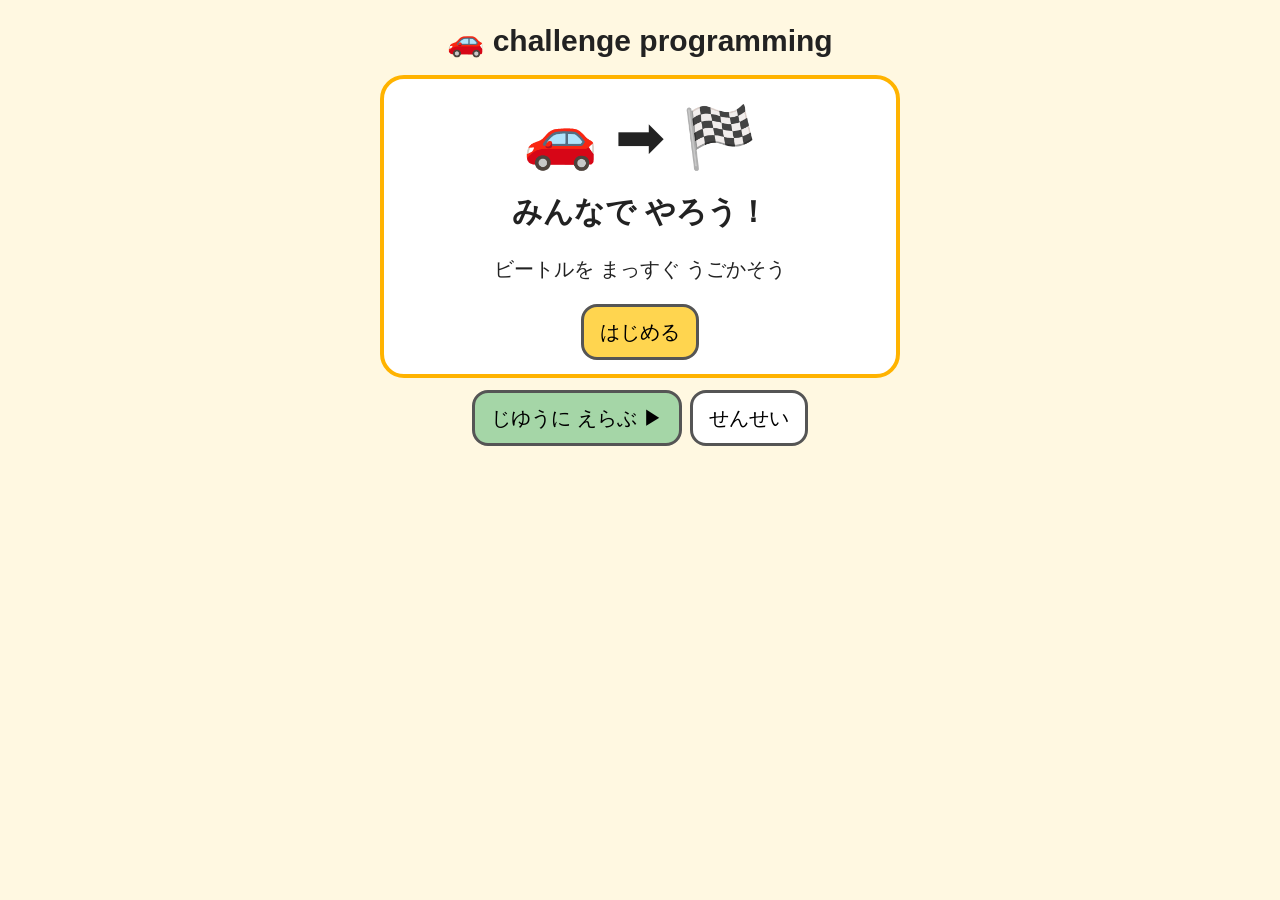
==== index.html @ ecdb645d "Add files via upload" ====
<!DOCTYPE html>
<html lang="ja">
<head>
<meta charset="utf-8">
<meta name="viewport" content="width=device-width,initial-scale=1">
<title>challenge programming</title>
<link rel="stylesheet" href="style.css">
</head>
<body>
<div id="app"></div>
<script src="script.js"></script>
</body>
</html>
---- style.css ----
*{box-sizing:border-box;touch-action:manipulation}
body{margin:0;font:20px/1.5 "Hiragino Maru Gothic ProN","BIZ UDPGothic",sans-serif;background:#fff8e1;color:#222;-webkit-user-select:none;user-select:none}
button{font:inherit;min-height:56px;min-width:56px;padding:6px 16px;border:3px solid #555;border-radius:16px;background:#fff;cursor:pointer}
button:disabled{opacity:.35}
.p{background:#ffd54f}.g{background:#a5d6a7}.r{background:#ef9a9a}.b{background:#90caf9}
#app{max-width:1100px;margin:auto;padding:10px}
h1{font-size:30px;text-align:center;margin:8px}
h2{margin:6px 0}
.cards{display:grid;grid-template-columns:repeat(auto-fit,minmax(260px,1fr));gap:14px;margin:12px 0}
.card{background:#fff;border:4px solid #ffb300;border-radius:24px;padding:14px;text-align:center}
.ic{font-size:60px}
.row{display:flex;gap:8px;flex-wrap:wrap;justify-content:center;margin:8px 0}
.head{display:flex;gap:10px;align-items:center}
.head b{font-size:22px}
.steps{display:flex;gap:6px;justify-content:center;flex-wrap:wrap;margin:6px 0}
.steps span{padding:6px 14px;border-radius:20px;background:#eee;border:3px solid transparent;font-weight:bold;opacity:.55}
.steps span.on{background:#ffd54f;border-color:#e65100;opacity:1}
.task{background:#fff;border-radius:16px;padding:8px 14px;margin:6px 0;font-size:24px;font-weight:bold}
.play{display:grid;grid-template-columns:1fr 1fr;gap:12px}
@media(max-width:800px){.play{grid-template-columns:1fr}}
.stage,.ed{background:#fff;border-radius:20px;padding:10px;border:3px solid #ddd;min-height:220px}
.stage{display:flex;flex-direction:column;align-items:center;justify-content:center;gap:8px}
.pal{display:flex;flex-wrap:wrap;gap:8px;margin-bottom:10px}
.pal button{background:#e3f2fd}
.prog{display:flex;flex-direction:column;gap:6px;min-height:80px;border-top:3px dashed #bbb;padding-top:8px}
.item{display:flex;align-items:center;gap:6px;background:#fffde7;border:3px solid #999;border-radius:14px;padding:4px 8px}
.item.cur{background:#ffcc80;border-color:#e65100}
.item .lb{flex:1;font-weight:bold}
.item button{min-height:48px;min-width:48px;padding:2px 8px}
.empty{color:#777;text-align:center}
.ctl{display:flex;gap:8px;flex-wrap:wrap;justify-content:center;margin:10px 0}
.box{background:#fff;border:3px solid #ffb300;border-radius:16px;padding:10px 14px;margin:6px 0;font-weight:bold}
.box.ok{background:#e8f5e9;border-color:#2e7d32;font-size:24px}
.board{position:relative;--cs:clamp(52px,12vmin,88px);display:grid;grid-template-columns:repeat(var(--cols),var(--cs));border:4px solid #555}
.board.bad{border-color:#d32f2f}
.cell{width:var(--cs);height:var(--cs);border:1px solid #bbb;background:#c8e6c9;display:flex;flex-direction:column;align-items:center;justify-content:center;font-size:30px;line-height:1}
.cell small{font-size:12px}
.car{position:absolute;width:var(--cs);height:var(--cs);padding:4px}
.car svg{width:100%;height:100%}
.boom{position:absolute;width:var(--cs);height:var(--cs);font-size:40px;display:flex;align-items:center;justify-content:center}
.sig{display:flex;gap:14px;background:#37474f;padding:16px;border-radius:40px}
.lamp{width:min(90px,22vw);height:min(90px,22vw);border-radius:50%;display:flex;align-items:center;justify-content:center;font-weight:bold;color:#fff;border:4px solid #111;opacity:.25}
.lamp.on{opacity:1;border-color:#fff;box-shadow:0 0 24px 8px #fff8}
.lamp.blue{background:#1e88e5}.lamp.yellow{background:#fbc02d;color:#222}.lamp.red{background:#e53935}
.led{display:grid;grid-template-columns:repeat(5,1fr);gap:8px;background:#111;padding:14px;border-radius:20px;width:min(300px,70vw)}
.led i{aspect-ratio:1;border-radius:50%;background:#3a1010}
.led i.on{background:#ff2b2b;box-shadow:0 0 12px #f33}
.big{font-size:24px;font-weight:bold;margin:0}
table{border-collapse:collapse;width:100%;background:#fff;font-size:16px}
td,th{border:2px solid #999;padding:4px 8px;text-align:center}
.opt{display:flex;gap:8px;flex-wrap:wrap}
.opt button.sel{background:#ffd54f;border-color:#e65100}
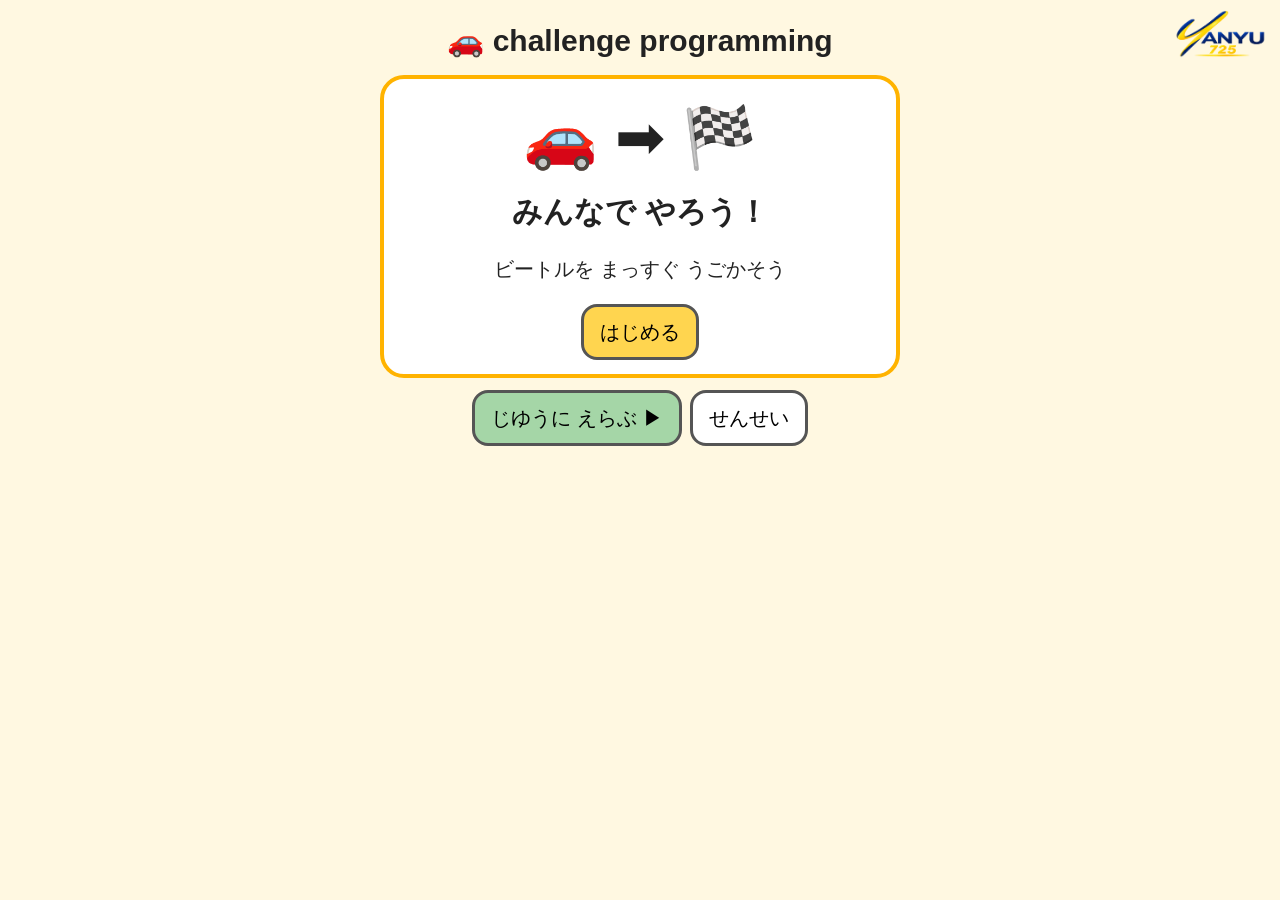
==== commit 5b9367a8: "Add files via upload" ====
--- a/index.html
+++ b/index.html
@@ -7,6 +7,7 @@
 <link rel="stylesheet" href="style.css">
 </head>
 <body>
+<div class="brand"><img src="yanyu725-logo.png" alt="YANYU725" onerror="this.style.display='none';this.nextElementSibling.style.display='block'"><span class="brand-fallback" style="display:none">YANYU725</span></div>
 <div id="app"></div>
 <script src="script.js"></script>
 </body>
--- a/style.css
+++ b/style.css
@@ -50,3 +50,26 @@
 td,th{border:2px solid #999;padding:4px 8px;text-align:center}
 .opt{display:flex;gap:8px;flex-wrap:wrap}
 .opt button.sel{background:#ffd54f;border-color:#e65100}
+
+/* ふりかえりのキーワード */
+.reflect-key{display:flex;align-items:center;gap:12px;flex-wrap:wrap;margin-bottom:8px}
+.reflect-key strong{display:inline-block;background:#fff0b3;border:2px solid #e5aa00;border-radius:12px;padding:3px 12px;font-size:25px}
+.reflect-key span{font-size:19px;color:#4e4e4e}
+.reflect-question{margin-bottom:10px}
+
+/* MakeCode風のブロック。クリック操作は従来どおり */
+.codeblock,.item{--block:#317ac4;--edge:#20548d;position:relative;background:var(--block)!important;color:white;border:2px solid var(--edge)!important;border-radius:7px!important;clip-path:polygon(0 0,12% 0,16% 8%,30% 8%,34% 0,100% 0,100% 100%,34% 100%,30% 92%,16% 92%,12% 100%,0 100%);}
+.codeblock{padding:12px 20px!important;min-height:62px}
+.move{--block:#3479c5;--edge:#22518b}.time{--block:#8957b7;--edge:#613a88}.signalblock{--block:#bb6435;--edge:#87441e}.displayblock{--block:#b34474;--edge:#832a50}
+.item{padding:10px 12px;gap:8px;clip-path:none;border-radius:9px!important}
+.item:before{content:'';position:absolute;top:-1px;left:26px;width:28px;height:7px;background:#fffde7;border-radius:0 0 6px 6px}
+.item .lb{color:white}.item>span:first-child{font-size:16px}
+.item button{background:white;color:#222;border:2px solid #555}
+.item.cur{outline:4px solid #ffb300;outline-offset:2px}
+.refkeywords{display:grid;grid-template-columns:repeat(4,1fr);gap:8px;margin:12px 0}
+.refkeywords>div{background:#fff;border:2px solid #ffb300;border-radius:12px;padding:9px 5px;text-align:center}
+.refkeywords strong,.refkeywords small{display:block}.refkeywords small{font-size:15px}
+.refheading{font-size:23px;color:#a14c00;margin-bottom:5px}
+.brand{position:absolute;right:12px;top:10px;z-index:5;display:flex;align-items:center;justify-content:flex-end;max-width:130px;min-height:35px}
+.brand img{max-width:100%;max-height:48px;object-fit:contain}.brand .brand-fallback{font-size:14px;font-weight:900;letter-spacing:.03em;color:#4c6688}
+@media(max-width:650px){.refkeywords{grid-template-columns:repeat(2,1fr)}.brand{right:8px;top:5px;max-width:90px}.brand .brand-fallback{font-size:11px}h1{padding-top:32px}}
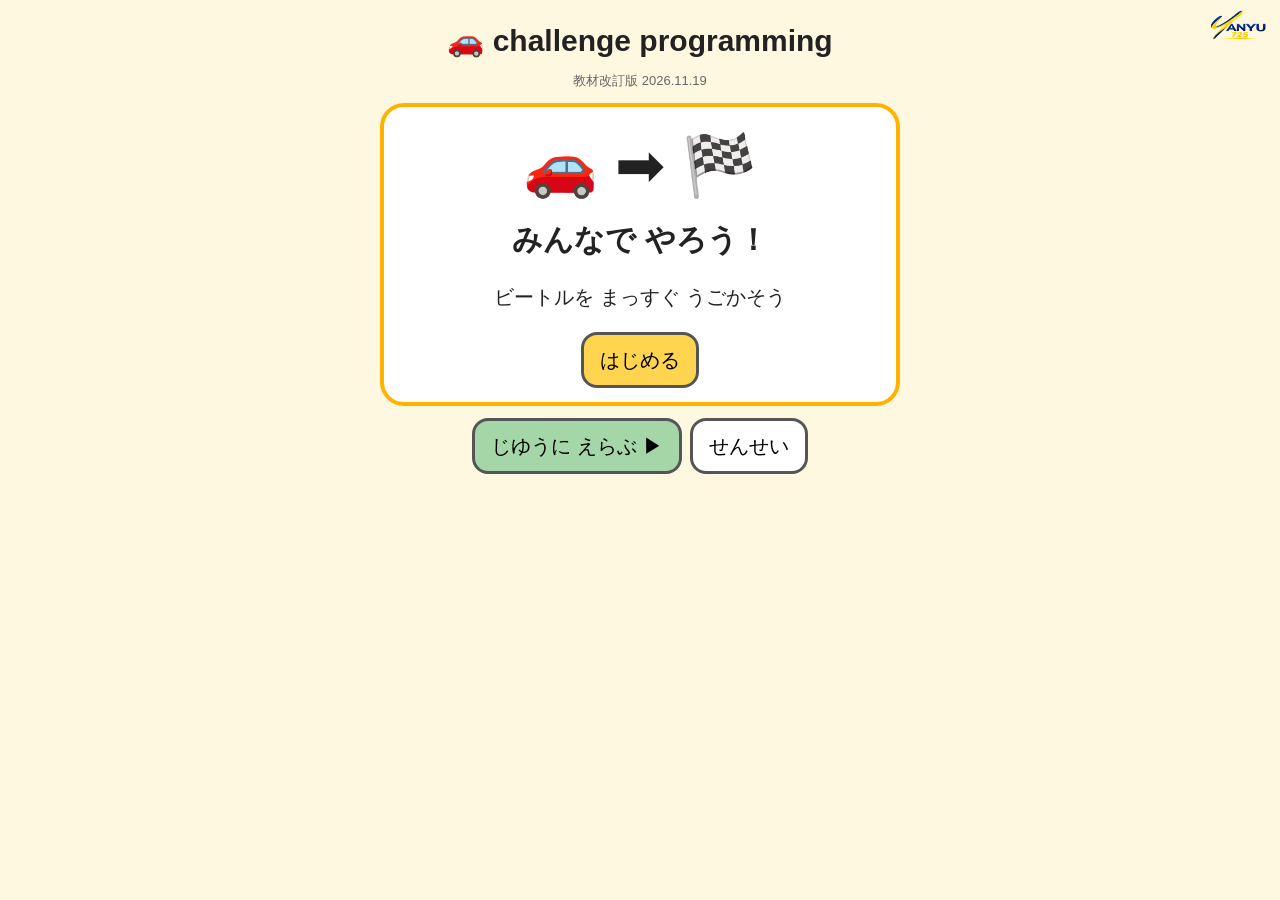
==== commit 30a959d7: "Add files via upload" ====
--- a/index.html
+++ b/index.html
@@ -4,11 +4,11 @@
 <meta charset="utf-8">
 <meta name="viewport" content="width=device-width,initial-scale=1">
 <title>challenge programming</title>
-<link rel="stylesheet" href="style.css">
+<link rel="stylesheet" href="style.css?v=20261119b">
 </head>
 <body>
-<div class="brand"><img src="yanyu725-logo.png" alt="YANYU725" onerror="this.style.display='none';this.nextElementSibling.style.display='block'"><span class="brand-fallback" style="display:none">YANYU725</span></div>
+<div class="brand"><img src="yanyu725-logo.png" width="60" style="display:block;width:60px;max-width:100%;height:auto" alt="YANYU725" onerror="this.style.display='none';this.nextElementSibling.style.display='block'"><span class="brand-fallback" style="display:none">YANYU725</span></div>
 <div id="app"></div>
-<script src="script.js"></script>
+<script src="script.js?v=20261119b"></script>
 </body>
 </html>
--- a/style.css
+++ b/style.css
@@ -70,6 +70,16 @@
 .refkeywords>div{background:#fff;border:2px solid #ffb300;border-radius:12px;padding:9px 5px;text-align:center}
 .refkeywords strong,.refkeywords small{display:block}.refkeywords small{font-size:15px}
 .refheading{font-size:23px;color:#a14c00;margin-bottom:5px}
-.brand{position:absolute;right:12px;top:10px;z-index:5;display:flex;align-items:center;justify-content:flex-end;max-width:130px;min-height:35px}
-.brand img{max-width:100%;max-height:48px;object-fit:contain}.brand .brand-fallback{font-size:14px;font-weight:900;letter-spacing:.03em;color:#4c6688}
-@media(max-width:650px){.refkeywords{grid-template-columns:repeat(2,1fr)}.brand{right:8px;top:5px;max-width:90px}.brand .brand-fallback{font-size:11px}h1{padding-top:32px}}
+.brand{position:absolute;right:12px;top:10px;z-index:5;display:flex;align-items:center;justify-content:flex-end;width:76px;max-width:76px;min-height:0}
+.brand img{max-width:100%;max-height:40px;object-fit:contain}.brand .brand-fallback{font-size:14px;font-weight:900;letter-spacing:.03em;color:#4c6688}
+@media(max-width:650px){.refkeywords{grid-template-columns:repeat(2,1fr)}.brand{right:8px;top:5px;width:56px;max-width:56px}.brand .brand-fallback{font-size:11px}h1{padding-top:32px}}
+
+/* YANYU725 logo: explicit image sizing */
+.brand{width:60px!important;max-width:60px!important;min-height:0!important}
+.brand img{display:block!important;width:60px!important;max-width:100%!important;height:auto!important;max-height:none!important}
+@media(max-width:650px){.brand{width:48px!important;max-width:48px!important}.brand img{width:48px!important}}
+
+/* verified version */
+.version-note{text-align:center;font-size:13px;color:#666;margin:0 0 8px}
+.refkeywords strong{font-size:19px}.refkeywords small{font-size:14px}
+.codeblock{clip-path:none!important;clip-path:polygon(0 0,12% 0,16% 8%,30% 8%,34% 0,100% 0,100% 100%,34% 100%,30% 92%,16% 92%,12% 100%,0 100%)!important}
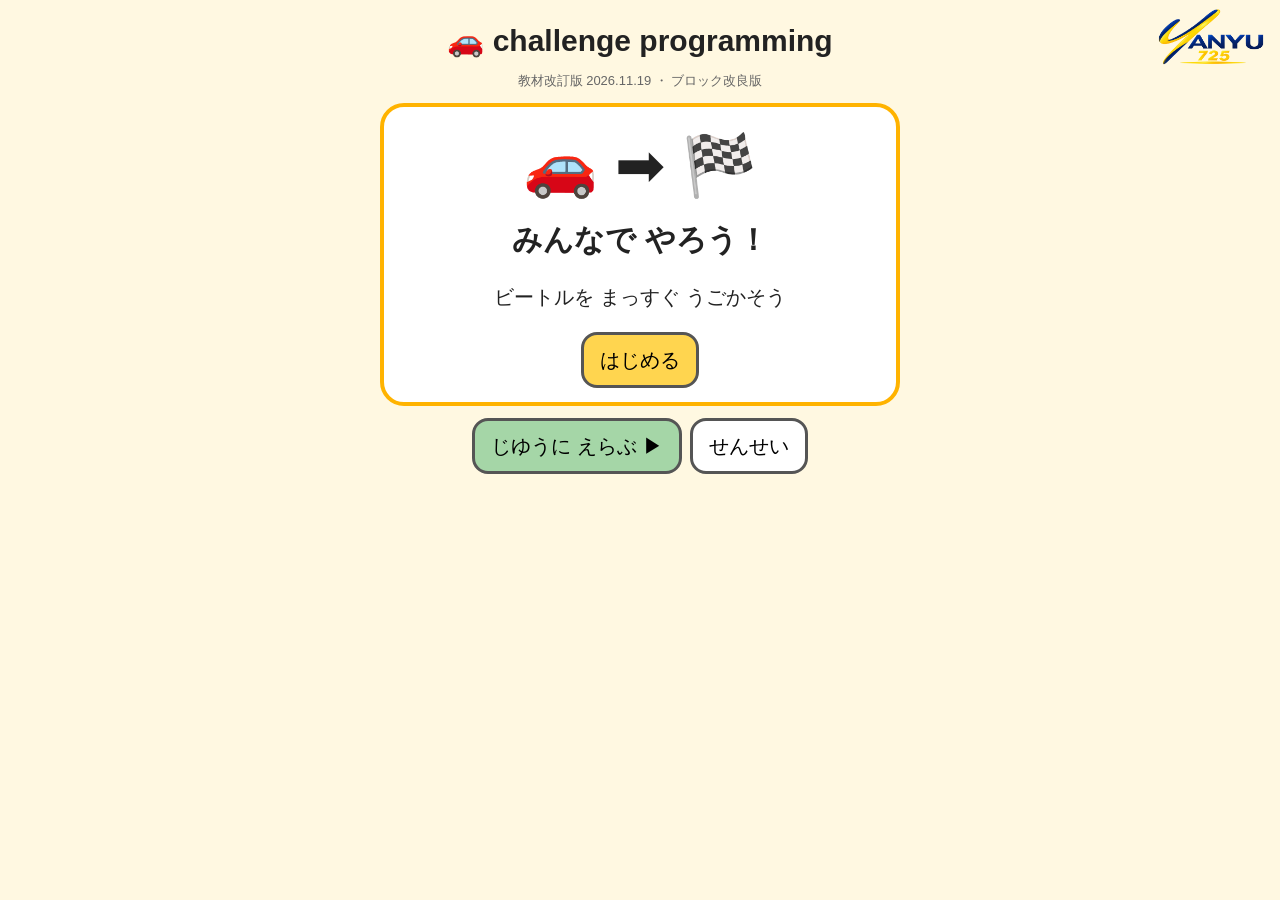
==== commit 20b12b0a: "Add files via upload" ====
--- a/index.html
+++ b/index.html
@@ -4,11 +4,11 @@
 <meta charset="utf-8">
 <meta name="viewport" content="width=device-width,initial-scale=1">
 <title>challenge programming</title>
-<link rel="stylesheet" href="style.css?v=20261119b">
+<link rel="stylesheet" href="style.css?v=20261119d">
 </head>
 <body>
-<div class="brand"><img src="yanyu725-logo.png" width="60" style="display:block;width:60px;max-width:100%;height:auto" alt="YANYU725" onerror="this.style.display='none';this.nextElementSibling.style.display='block'"><span class="brand-fallback" style="display:none">YANYU725</span></div>
+<div class="brand"><img src="yanyu725-logo.png" width="115" style="display:block;width:115px;max-width:100%;height:auto" alt="YANYU725" onerror="this.style.display='none';this.nextElementSibling.style.display='block'"><span class="brand-fallback" style="display:none">YANYU725</span></div>
 <div id="app"></div>
-<script src="script.js?v=20261119b"></script>
+<script src="script.js?v=20261119d"></script>
 </body>
 </html>
--- a/style.css
+++ b/style.css
@@ -83,3 +83,38 @@
 .version-note{text-align:center;font-size:13px;color:#666;margin:0 0 8px}
 .refkeywords strong{font-size:19px}.refkeywords small{font-size:14px}
 .codeblock{clip-path:none!important;clip-path:polygon(0 0,12% 0,16% 8%,30% 8%,34% 0,100% 0,100% 100%,34% 100%,30% 92%,16% 92%,12% 100%,0 100%)!important}
+
+/* MakeCode-like puzzle blocks: visible connector tabs, separate edit controls */
+.pal{gap:12px 10px;align-items:flex-start}
+.pal .codeblock{clip-path:none!important;position:relative;isolation:isolate;overflow:visible;border:2px solid var(--edge)!important;border-radius:6px 9px 9px 6px!important;box-shadow:inset 0 3px 0 #ffffff30,0 3px 0 #00000020;padding:12px 17px!important;margin:6px 0 9px;min-height:57px;text-align:left;font-weight:700;color:#fff}
+.pal .codeblock:before,.stack-block:before{content:"";position:absolute;top:-8px;left:23px;width:33px;height:10px;background:var(--block);border:2px solid var(--edge);border-bottom:0;border-radius:6px 6px 0 0;z-index:1}
+.pal .codeblock:after,.stack-block:after{content:"";position:absolute;bottom:-9px;left:23px;width:33px;height:10px;background:var(--block);border:2px solid var(--edge);border-top:0;border-radius:0 0 6px 6px;z-index:2}
+.prog{gap:10px;padding-top:17px;overflow:visible}
+.program-row{display:flex;align-items:center;gap:8px;min-width:0}
+.stack-block{--block:#3479c5;--edge:#22518b;position:relative;isolation:isolate;flex:1;min-width:0;display:flex;align-items:center;gap:10px;background:var(--block);color:white;border:2px solid var(--edge);border-radius:6px 9px 9px 6px;padding:12px 12px;min-height:58px;font-weight:bold;box-shadow:inset 0 3px 0 #ffffff30,0 3px 0 #00000020}
+.stack-block .lb{flex:1;overflow-wrap:anywhere}
+.stack-block .block-number{font-size:14px;background:#ffffff35;padding:2px 7px;border-radius:5px}
+.block-actions{display:flex;gap:3px;flex-shrink:0}
+.block-actions button{font-size:17px;min-width:40px;min-height:46px;padding:2px 6px;border:2px solid #777;border-radius:9px;background:#fff;color:#222}
+.program-row.cur .stack-block{outline:4px solid #ffb300;outline-offset:3px}
+@media(max-width:650px){.program-row{flex-wrap:wrap;margin-bottom:5px}.block-actions{margin-left:auto}.stack-block{flex-basis:100%}.brand{width:90px!important;max-width:90px!important}.brand img{width:90px!important}h1{padding-top:50px}}
+/* brand is a discreet signature, larger than previous 60px */
+.brand{width:115px!important;max-width:115px!important;right:12px;top:8px}
+.brand img{width:115px!important;max-width:100%!important;height:auto!important;max-height:none!important}
+@media(max-width:650px){.brand{width:90px!important;max-width:90px!important}.brand img{width:90px!important}}
+
+/* v3: interlocking MakeCode-style blocks — top tab, bottom socket */
+.prog{gap:0!important;padding-top:12px!important}
+.program-row{position:relative;align-items:center;min-height:69px;margin:0!important}
+.program-row+.program-row{margin-top:-9px!important}
+.program-row:nth-child(1){z-index:1}
+.program-row:nth-child(2){z-index:2}
+.program-row:nth-child(3){z-index:3}
+.program-row:nth-child(4){z-index:4}
+.program-row:nth-child(n+5){z-index:5}
+.stack-block{height:69px;min-height:69px;padding:14px 12px 9px!important;border:0!important;border-radius:0!important;box-shadow:none!important;clip-path:polygon(0 9px,26px 9px,26px 3px,30px 0,56px 0,60px 3px,60px 9px,100% 9px,100% 100%,60px 100%,60px calc(100% - 9px),56px calc(100% - 12px),30px calc(100% - 12px),26px calc(100% - 9px),26px 100%,0 100%)!important;filter:drop-shadow(0 2px 0 var(--edge));}
+.stack-block:before,.stack-block:after{display:none!important}
+.program-row.cur .stack-block{filter:brightness(1.12);outline:none!important}
+.pal .codeblock{clip-path:polygon(0 9px,26px 9px,26px 3px,30px 0,56px 0,60px 3px,60px 9px,100% 9px,100% 100%,60px 100%,60px calc(100% - 9px),56px calc(100% - 12px),30px calc(100% - 12px),26px calc(100% - 9px),26px 100%,0 100%)!important;border:0!important;border-radius:0!important;min-height:69px;padding:18px 17px 14px!important;margin:0!important;box-shadow:none!important}
+.pal .codeblock:before,.pal .codeblock:after{display:none!important}
+@media(max-width:650px){.program-row{flex-wrap:nowrap!important;min-height:69px}.stack-block{flex-basis:auto!important}.block-actions{margin-left:0!important}.block-actions button{min-width:34px;min-height:40px;padding:2px 4px;font-size:15px}}
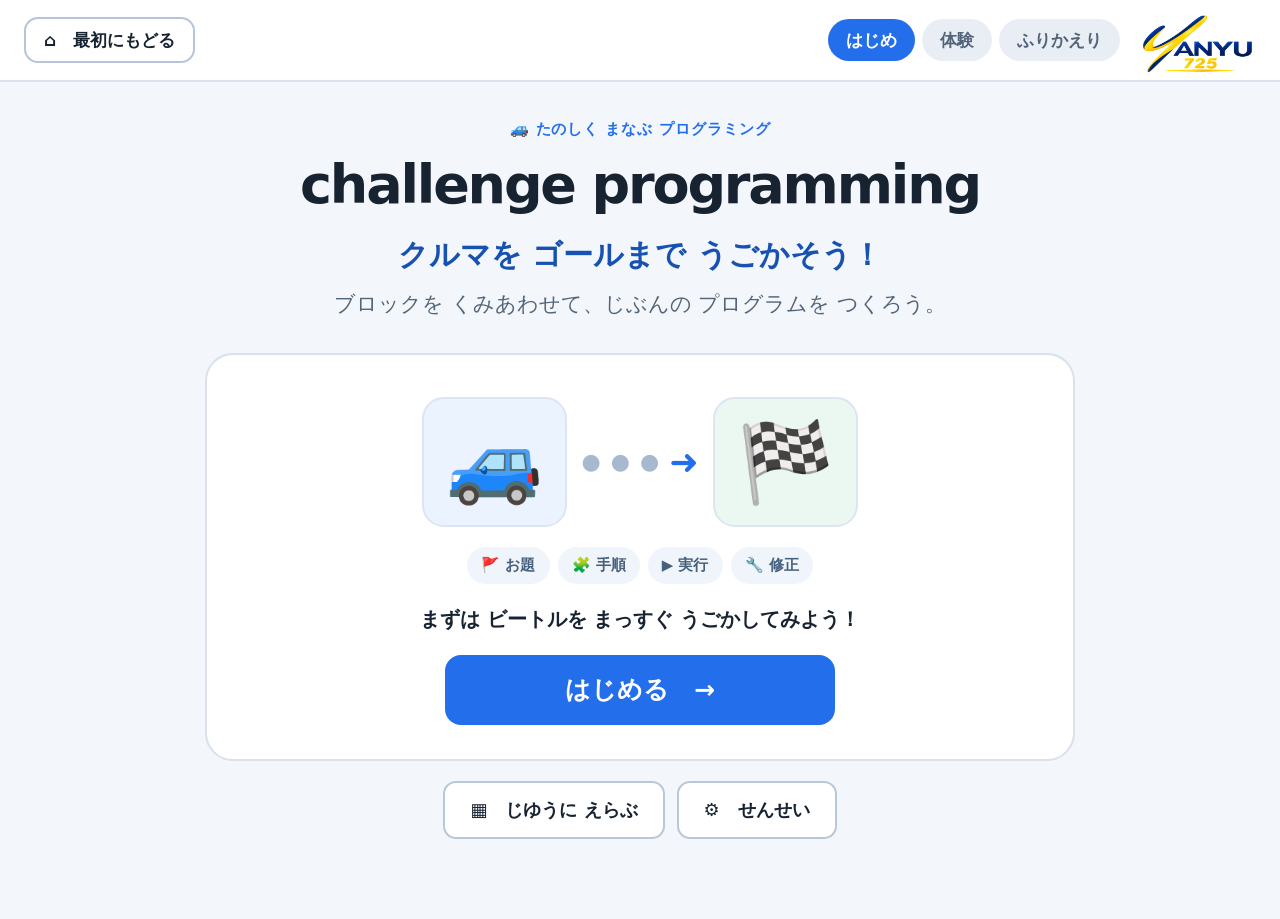
==== commit 704424d8: "Add files via upload" ====
--- a/index.html
+++ b/index.html
@@ -4,11 +4,11 @@
 <meta charset="utf-8">
 <meta name="viewport" content="width=device-width,initial-scale=1">
 <title>challenge programming</title>
-<link rel="stylesheet" href="style.css?v=20261119d">
+<link rel="stylesheet" href="style.css?v=20261119where1">
 </head>
 <body>
-<div class="brand"><img src="yanyu725-logo.png" width="115" style="display:block;width:115px;max-width:100%;height:auto" alt="YANYU725" onerror="this.style.display='none';this.nextElementSibling.style.display='block'"><span class="brand-fallback" style="display:none">YANYU725</span></div>
+<header class="site-header"><button class="back-home" data-a="scr" data-v="top">⌂　最初にもどる</button><nav id="site-nav" class="site-nav"><button data-a="scr" data-v="top" data-nav="top">はじめ</button><button data-a="scr" data-v="choose" data-nav="choose">体験</button><button data-a="scr" data-v="reflect" data-nav="reflect">ふりかえり</button></nav><div class="brand"><img src="yanyu725-logo.png" width="115" style="display:block;width:115px;max-width:100%;height:auto" alt="YANYU725" onerror="this.style.display='none';this.nextElementSibling.style.display='block'"><span class="brand-fallback" style="display:none">YANYU725</span></div></header>
 <div id="app"></div>
-<script src="script.js?v=20261119d"></script>
+<script src="script.js?v=20261119where1"></script>
 </body>
 </html>
--- a/style.css
+++ b/style.css
@@ -118,3 +118,30 @@
 .pal .codeblock{clip-path:polygon(0 9px,26px 9px,26px 3px,30px 0,56px 0,60px 3px,60px 9px,100% 9px,100% 100%,60px 100%,60px calc(100% - 9px),56px calc(100% - 12px),30px calc(100% - 12px),26px calc(100% - 9px),26px 100%,0 100%)!important;border:0!important;border-radius:0!important;min-height:69px;padding:18px 17px 14px!important;margin:0!important;box-shadow:none!important}
 .pal .codeblock:before,.pal .codeblock:after{display:none!important}
 @media(max-width:650px){.program-row{flex-wrap:nowrap!important;min-height:69px}.stack-block{flex-basis:auto!important}.block-actions{margin-left:0!important}.block-actions button{min-width:34px;min-height:40px;padding:2px 4px;font-size:15px}}
+
+/* WhereData-inspired unified interface */
+:root{--blue:#236eeb;--ink:#172331;--muted:#63748a;--line:#d8e1ec;--canvas:#f3f6fa}
+body{background:var(--canvas);color:var(--ink);font-family:system-ui,"Hiragino Kaku Gothic ProN","BIZ UDPGothic",sans-serif;font-size:18px;line-height:1.55}
+.site-header{height:82px;background:#fff;border-bottom:2px solid var(--line);display:flex;align-items:center;gap:16px;padding:10px 160px 10px 24px;position:relative}
+.site-header button{min-height:42px;min-width:0;border:0;background:#e9eef5;border-radius:24px;padding:8px 18px;color:#52647a;font-size:17px;font-weight:700}
+.site-header .back-home{background:#fff;border:2px solid #b6c6d8;border-radius:14px;color:var(--ink)}
+.site-nav{display:flex;gap:7px;margin-left:auto;align-items:center}
+.site-header .site-nav button.active{background:var(--blue);color:white}
+.brand{position:absolute!important;right:23px!important;top:14px!important;width:120px!important;max-width:120px!important;min-height:0!important}
+.brand img{width:120px!important;max-width:100%!important;height:auto!important}
+#app{max-width:1120px;padding:26px 18px 60px}
+h1{font-size:clamp(28px,4vw,44px);margin:4px 0 14px;letter-spacing:-.03em}h2{font-size:clamp(22px,3vw,30px);margin:10px 0;color:#1752b2}
+button{border:2px solid #b8c7d9;border-radius:13px;background:white;color:var(--ink);font-weight:700;transition:background .15s,transform .15s}
+button:not(:disabled):active{transform:scale(.98)}button.p,button.g,.primary-action{background:var(--blue);border-color:var(--blue);color:#fff}button.r{background:#fff0f0;border-color:#edb8b8}
+.card,.box,.stage,.ed,.task{background:#fff;border:2px solid var(--line);border-radius:22px;box-shadow:none}
+.card{padding:24px}.cards{gap:18px}.task{padding:14px 20px;font-size:22px}.stage,.ed{padding:18px}
+.steps{gap:10px;margin:16px 0}.steps span{border:0;background:#e6ecf4;color:#516278;padding:8px 16px;opacity:1}.steps span.on{background:#dceaff;color:#1556bd}
+.box{border-width:2px;padding:18px}.box.ok{border-color:#7dcda1}.refkeywords>div{border:2px solid var(--line);border-radius:16px;padding:15px 8px}.reflect-key strong{background:#e9f1ff;border-color:#c3d7f5;color:#1752b2}
+.opt button.sel{background:#dbeafe;border-color:var(--blue);color:#164ca6}
+.hero-intro{text-align:center;padding:10px 0 16px}.hero-intro h1{margin:2px 0 0;font-size:clamp(30px,5vw,54px);letter-spacing:-.04em}.hero-intro h2{margin:5px 0 10px}.hero-intro p{margin:4px auto 8px;color:#536579;font-size:clamp(16px,2vw,21px)}.hero-kicker{color:#236eeb;font-weight:800;font-size:15px;letter-spacing:.06em}
+.hero-card{max-width:870px;margin:8px auto 0;background:#fff;border:2px solid var(--line);border-radius:28px;padding:30px 30px 34px;text-align:center}
+.hero-route{display:flex;justify-content:center;align-items:center;gap:15px;padding:12px 0 20px}.hero-icon{width:145px;height:130px;display:grid;place-items:center;font-size:78px;border:2px solid #dce5f0;border-radius:22px;background:#f3f7fd}.hero-car{background:#eaf3ff}.hero-goal{background:#eaf8f1}.hero-track{display:flex;align-items:center;gap:10px;color:#a7b9cf;font-size:22px}.hero-track span:last-child{color:var(--blue);font-size:35px}
+.hero-flow{display:flex;justify-content:center;gap:8px;flex-wrap:wrap}.hero-flow span{padding:7px 14px;border-radius:20px;background:#f0f5fb;color:#45617d;font-size:15px;font-weight:800}.hero-prompt{font-weight:700;font-size:20px;margin:20px 0}.primary-action{font-size:25px;min-width:min(100%,390px);min-height:70px;border-radius:16px}
+.home-actions{display:flex;justify-content:center;gap:12px;margin:20px auto}.secondary-action{padding:12px 25px;min-height:58px}
+.version-note{font-size:12px;color:#718096}
+@media(max-width:700px){.site-header{height:auto;min-height:74px;padding:8px 88px 8px 10px;gap:6px;flex-wrap:wrap}.site-header button{font-size:12px!important;padding:7px 9px!important;min-height:35px!important}.site-nav{margin-left:0;gap:3px}.brand{right:8px!important;top:15px!important;width:75px!important;max-width:75px!important}.brand img{width:75px!important}#app{padding:16px 12px 35px}h1{padding-top:0!important}.hero-card{padding:20px 12px}.hero-route{gap:6px}.hero-icon{width:95px;height:94px;font-size:53px}.hero-track{gap:2px;font-size:10px}.hero-track span:last-child{font-size:24px}.hero-prompt{font-size:17px}.home-actions{flex-wrap:wrap}.secondary-action{font-size:16px}.hero-flow span{font-size:12px;padding:6px 9px}}
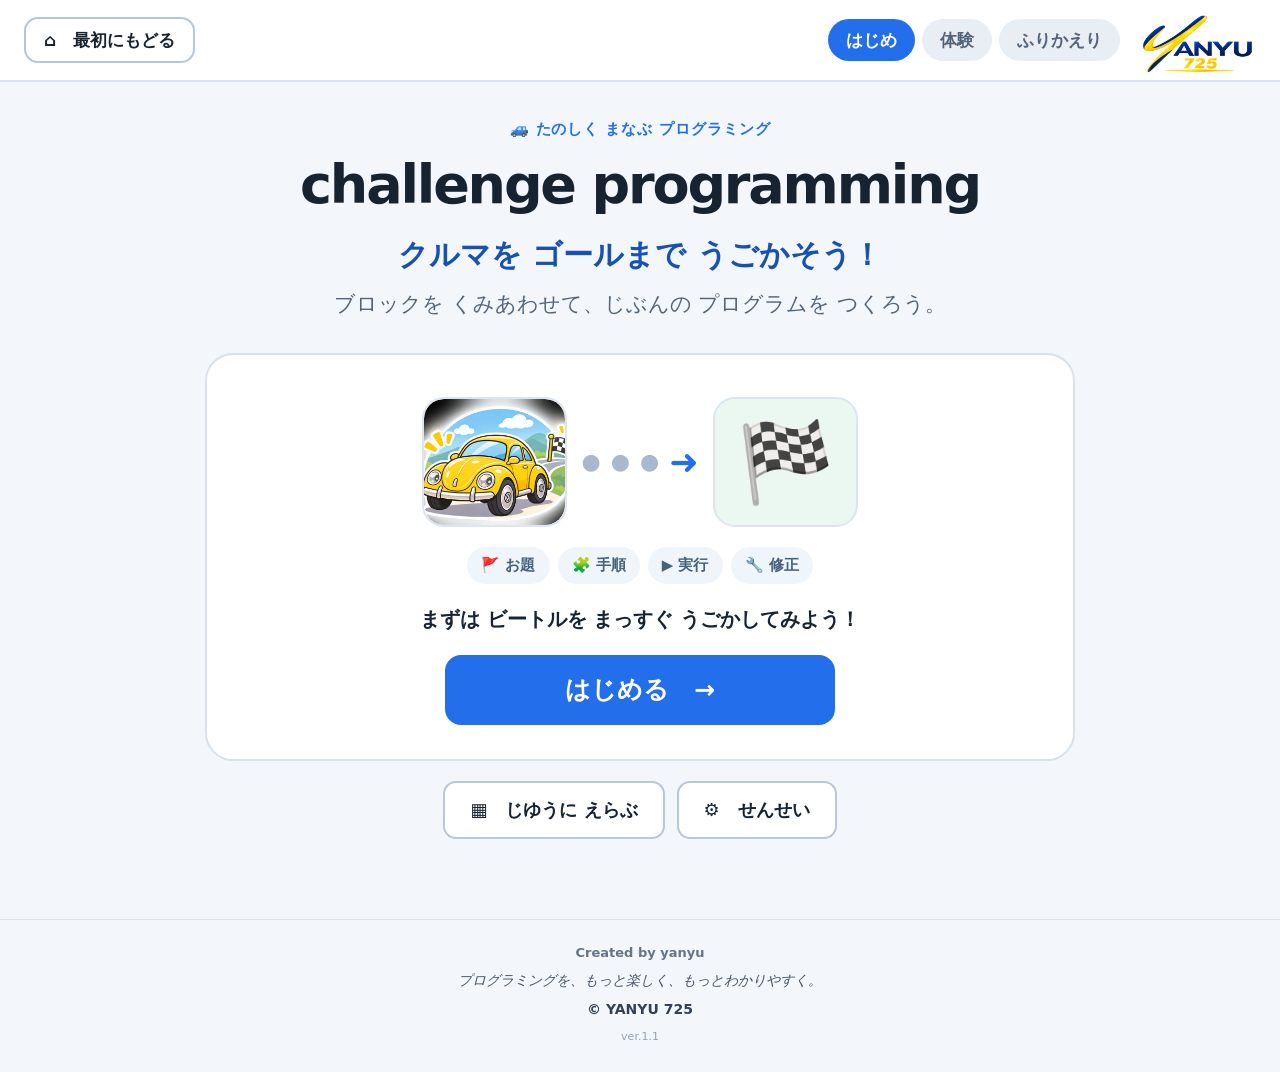
==== commit 244bfad7: "Add files via upload" ====
--- a/index.html
+++ b/index.html
@@ -4,11 +4,12 @@
 <meta charset="utf-8">
 <meta name="viewport" content="width=device-width,initial-scale=1">
 <title>challenge programming</title>
-<link rel="stylesheet" href="style.css?v=20261119where1">
+<link rel="stylesheet" href="style.css?v=20261119beetle2">
 </head>
 <body>
 <header class="site-header"><button class="back-home" data-a="scr" data-v="top">⌂　最初にもどる</button><nav id="site-nav" class="site-nav"><button data-a="scr" data-v="top" data-nav="top">はじめ</button><button data-a="scr" data-v="choose" data-nav="choose">体験</button><button data-a="scr" data-v="reflect" data-nav="reflect">ふりかえり</button></nav><div class="brand"><img src="yanyu725-logo.png" width="115" style="display:block;width:115px;max-width:100%;height:auto" alt="YANYU725" onerror="this.style.display='none';this.nextElementSibling.style.display='block'"><span class="brand-fallback" style="display:none">YANYU725</span></div></header>
 <div id="app"></div>
-<script src="script.js?v=20261119where1"></script>
+<footer class="site-footer"><div class="footer-author">Created by yanyu</div><div class="footer-tagline">プログラミングを、もっと楽しく、もっとわかりやすく。</div><div class="footer-copyright">© YANYU 725</div><div class="footer-version">ver.1.1</div></footer>
+<script src="script.js?v=20261119beetle2"></script>
 </body>
 </html>
--- a/style.css
+++ b/style.css
@@ -145,3 +145,15 @@
 .home-actions{display:flex;justify-content:center;gap:12px;margin:20px auto}.secondary-action{padding:12px 25px;min-height:58px}
 .version-note{font-size:12px;color:#718096}
 @media(max-width:700px){.site-header{height:auto;min-height:74px;padding:8px 88px 8px 10px;gap:6px;flex-wrap:wrap}.site-header button{font-size:12px!important;padding:7px 9px!important;min-height:35px!important}.site-nav{margin-left:0;gap:3px}.brand{right:8px!important;top:15px!important;width:75px!important;max-width:75px!important}.brand img{width:75px!important}#app{padding:16px 12px 35px}h1{padding-top:0!important}.hero-card{padding:20px 12px}.hero-route{gap:6px}.hero-icon{width:95px;height:94px;font-size:53px}.hero-track{gap:2px;font-size:10px}.hero-track span:last-child{font-size:24px}.hero-prompt{font-size:17px}.home-actions{flex-wrap:wrap}.secondary-action{font-size:16px}.hero-flow span{font-size:12px;padding:6px 9px}}
+
+/* Beetle hero and shared site footer */
+body{min-height:100vh;display:flex;flex-direction:column}
+#app{flex:1;width:100%}
+.hero-car{overflow:hidden;padding:0;background:#fff}
+.beetle-hero-image{display:block;width:100%;height:100%;object-fit:cover;object-position:center;border-radius:20px}
+.site-footer{border-top:1px solid #d8e1ec;background:#f3f6fa;text-align:center;padding:23px 12px 27px;color:#475569;display:flex;flex-direction:column;gap:7px;align-items:center}
+.footer-author{font-size:13px;font-weight:700;color:#64748b}
+.footer-tagline{font-size:14px;font-style:italic}
+.footer-copyright{font-size:14px;font-weight:800;color:#334155}
+.footer-version{font-size:11px;color:#94a3b8}
+@media(max-width:700px){.beetle-hero-image{border-radius:14px}.site-footer{padding:20px 12px}}
